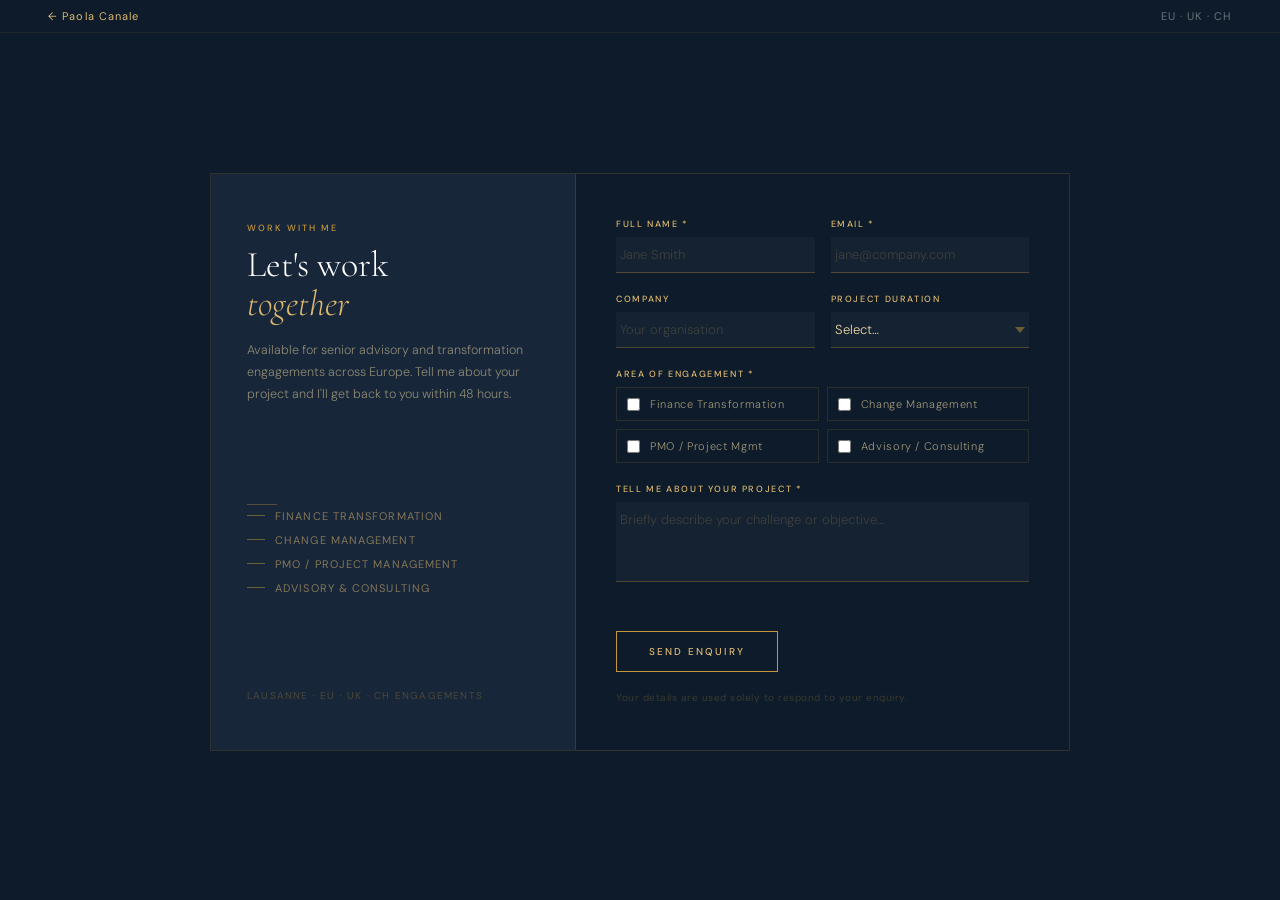
==== contact-services.html @ d59856b6 "form" ====
<!DOCTYPE html>
<html lang="en">
<head>
  <meta charset="UTF-8" />
  <meta name="viewport" content="width=device-width, initial-scale=1.0"/>
  <title>Work with Me — Paola Canale</title>
  <link rel="preconnect" href="https://fonts.googleapis.com">
  <link href="https://fonts.googleapis.com/css2?family=Cormorant+Garamond:ital,wght@0,300;0,400;0,600;1,300;1,400&family=DM+Sans:ital,wght@0,300;0,400;0,500;1,300&display=swap" rel="stylesheet">
  <style>
    *, *::before, *::after { box-sizing: border-box; margin: 0; padding: 0; }

    :root {
      --navy:       #0D1B2A;
      --navy-mid:   #172639;
      --gold:       #C4973A;
      --gold-light: #DDB870;
      --gold-pale:  #EDD9A3;
      --white:      #FFFFFF;
    }

    html, body {
      min-height: 100vh;
      background: var(--navy);
      font-family: 'DM Sans', sans-serif;
      color: var(--gold-pale);
    }

    /* ── TOPBAR ── */
    .topbar {
      background: var(--navy);
      padding: 9px 48px;
      display: flex;
      justify-content: space-between;
      align-items: center;
      font-size: 11px;
      color: rgba(255,255,255,.38);
      letter-spacing: .1em;
      border-bottom: 1px solid rgba(196,151,58,.1);
    }
    .topbar a {
      color: var(--gold-light);
      text-decoration: none;
      transition: opacity .2s;
    }
    .topbar a:hover { opacity: .7; }

    /* ── PAGE ── */
    .page {
      display: flex;
      align-items: center;
      justify-content: center;
      min-height: calc(100vh - 42px);
      padding: 48px 24px;
    }

    /* ── CARD ── */
    .card {
      display: grid;
      grid-template-columns: 1fr 1.35fr;
      max-width: 860px;
      width: 100%;
      border: 1px solid rgba(196,151,58,.18);
    }

    /* ── LEFT: intro col ── */
    .intro-col {
      background: var(--navy-mid);
      border-right: 1px solid rgba(196,151,58,.18);
      padding: 48px 36px;
      display: flex;
      flex-direction: column;
      justify-content: space-between;
      gap: 32px;
    }
    .intro-eyebrow {
      font-size: 9px; letter-spacing: .22em;
      text-transform: uppercase; color: var(--gold);
      font-weight: 500; margin-bottom: 12px;
    }
    .intro-title {
      font-family: 'Cormorant Garamond', serif;
      font-size: 36px; font-weight: 300;
      color: var(--white); line-height: 1.08;
    }
    .intro-title em { font-style: italic; color: var(--gold-light); }
    .intro-lead {
      font-size: 12.5px; color: rgba(237,217,163,.55);
      font-weight: 300; line-height: 1.75;
      margin-top: 16px;
    }
    .intro-divider {
      width: 30px; height: 1px;
      background: var(--gold); opacity: .35;
      margin: 4px 0;
    }
    .service-list {
      list-style: none;
      display: flex; flex-direction: column; gap: 10px;
    }
    .service-list li {
      font-size: 11px; letter-spacing: .1em;
      text-transform: uppercase; color: rgba(221,184,112,.55);
      display: flex; align-items: center; gap: 10px;
    }
    .service-list li::before {
      content: '';
      display: inline-block;
      width: 18px; height: 1px;
      background: var(--gold); opacity: .5;
      flex-shrink: 0;
    }
    .intro-geo {
      font-size: 10px; letter-spacing: .12em;
      color: rgba(196,151,58,.3); text-transform: uppercase;
    }

    /* ── RIGHT: form col ── */
    .form-col {
      background: var(--navy);
      padding: 44px 40px;
    }
    .field-group { margin-bottom: 20px; }
    .field-row {
      display: grid;
      grid-template-columns: 1fr 1fr;
      gap: 16px;
      margin-bottom: 20px;
    }
    .field-label {
      display: block; font-size: 9px;
      letter-spacing: .18em; text-transform: uppercase;
      color: var(--gold-light); margin-bottom: 7px; font-weight: 500;
    }
    .field-input, .field-select, .field-textarea {
      width: 100%; background: rgba(255,255,255,.03);
      border: none; border-bottom: 1px solid rgba(196,151,58,.32);
      color: var(--gold-pale);
      font-family: 'DM Sans', sans-serif;
      font-size: 13px; font-weight: 300;
      padding: 9px 4px; outline: none;
      transition: border-color .2s; border-radius: 0;
      appearance: none; -webkit-appearance: none;
    }
    .field-input::placeholder, .field-textarea::placeholder {
      color: rgba(221,184,112,.2);
    }
    .field-input:focus, .field-select:focus, .field-textarea:focus {
      border-bottom-color: var(--gold-light);
    }
    .field-select {
      background-image: url("data:image/svg+xml,%3Csvg xmlns='http://www.w3.org/2000/svg' width='10' height='6' viewBox='0 0 10 6'%3E%3Cpath d='M0 0l5 6 5-6z' fill='%23C4973A' opacity='.5'/%3E%3C/svg%3E");
      background-repeat: no-repeat;
      background-position: right 4px center;
      padding-right: 20px;
      cursor: pointer;
    }
    .field-select option {
      background: var(--navy-mid);
      color: var(--gold-pale);
    }
    .field-textarea { resize: none; min-height: 80px; }

    /* Services checkboxes */
    .services-grid {
      display: grid;
      grid-template-columns: 1fr 1fr;
      gap: 8px;
      margin-top: 4px;
    }
    .service-check {
      display: flex; align-items: center; gap: 10px;
      cursor: pointer;
      padding: 9px 10px;
      border: 1px solid rgba(196,151,58,.15);
      transition: border-color .2s, background .2s;
    }
    .service-check:hover {
      border-color: rgba(196,151,58,.35);
      background: rgba(255,255,255,.03);
    }
    .service-check input[type="checkbox"] {
      accent-color: var(--gold);
      width: 13px; height: 13px;
      flex-shrink: 0; cursor: pointer;
    }
    .service-check-label {
      font-size: 11px; letter-spacing: .06em;
      color: rgba(237,217,163,.65); font-weight: 300;
    }
    .service-check:has(input:checked) {
      border-color: rgba(196,151,58,.5);
      background: rgba(196,151,58,.06);
    }
    .service-check:has(input:checked) .service-check-label {
      color: var(--gold-light);
    }

    .submit-btn {
      margin-top: 24px;
      background: transparent;
      border: 1px solid var(--gold);
      color: var(--gold-light);
      font-family: 'DM Sans', sans-serif;
      font-size: 10px; font-weight: 500;
      letter-spacing: .2em; text-transform: uppercase;
      padding: 13px 32px; cursor: pointer;
      transition: background .22s, color .22s;
      display: inline-block;
    }
    .submit-btn:hover { background: var(--gold); color: var(--navy); }
    .submit-btn:disabled { opacity: .4; cursor: default; }

    .success-msg {
      display: none;
      font-family: 'Cormorant Garamond', serif;
      font-size: 17px; font-weight: 300;
      color: var(--gold-light); margin-top: 18px;
      font-style: italic;
    }
    .note {
      margin-top: 18px; font-size: 10px;
      color: rgba(196,151,58,.25); letter-spacing: .05em; line-height: 1.6;
    }

    /* ── RESPONSIVE ── */
    @media (max-width: 640px) {
      .topbar { padding: 9px 20px; }
      .card { grid-template-columns: 1fr; }
      .intro-col { padding: 32px 24px; gap: 20px; }
      .form-col { padding: 32px 24px; }
      .field-row { grid-template-columns: 1fr; }
      .services-grid { grid-template-columns: 1fr; }
    }
  </style>
</head>
<body>

  <div class="topbar">
    <a href="index.html">← Paola Canale</a>
    <span>EU · UK · CH</span>
  </div>

  <div class="page">
    <div class="card">

      <!-- INTRO -->
      <div class="intro-col">
        <div>
          <p class="intro-eyebrow">Work with me</p>
          <h1 class="intro-title">Let's work<br><em>together</em></h1>
          <p class="intro-lead">
            Available for senior advisory and transformation engagements across Europe.
            Tell me about your project and I'll get back to you within 48 hours.
          </p>
        </div>

        <div>
          <div class="intro-divider"></div>
          <ul class="service-list">
            <li>Finance Transformation</li>
            <li>Change Management</li>
            <li>PMO / Project Management</li>
            <li>Advisory &amp; Consulting</li>
          </ul>
        </div>

        <p class="intro-geo">Lausanne · EU · UK · CH engagements</p>
      </div>

      <!-- FORM -->
      <div class="form-col">

        <!--
          FORMSPREE SETUP:
          1. Go to https://formspree.io → create free account
          2. Create a new form → copy your Form ID
          3. Replace YOUR_FORM_ID below with your actual ID
        -->
        <form id="services-form" action="https://formspree.io/f/YOUR_FORM_ID" method="POST">

          <div class="field-row">
            <div>
              <label class="field-label" for="name">Full name *</label>
              <input class="field-input" id="name" name="name" type="text"
                     placeholder="Jane Smith" required />
            </div>
            <div>
              <label class="field-label" for="email">Email *</label>
              <input class="field-input" id="email" name="email" type="email"
                     placeholder="jane@company.com" required />
            </div>
          </div>

          <div class="field-row">
            <div>
              <label class="field-label" for="company">Company</label>
              <input class="field-input" id="company" name="company" type="text"
                     placeholder="Your organisation" />
            </div>
            <div>
              <label class="field-label" for="duration">Project duration</label>
              <select class="field-select" id="duration" name="duration">
                <option value="" disabled selected>Select…</option>
                <option>Less than 1 month</option>
                <option>1 – 3 months</option>
                <option>3 – 6 months</option>
                <option>6 – 12 months</option>
                <option>Over 12 months</option>
                <option>To be defined</option>
              </select>
            </div>
          </div>

          <div class="field-group">
            <label class="field-label">Area of engagement *</label>
            <div class="services-grid">
              <label class="service-check">
                <input type="checkbox" name="service" value="Finance Transformation" />
                <span class="service-check-label">Finance Transformation</span>
              </label>
              <label class="service-check">
                <input type="checkbox" name="service" value="Change Management" />
                <span class="service-check-label">Change Management</span>
              </label>
              <label class="service-check">
                <input type="checkbox" name="service" value="PMO / Project Management" />
                <span class="service-check-label">PMO / Project Mgmt</span>
              </label>
              <label class="service-check">
                <input type="checkbox" name="service" value="Advisory / Consulting" />
                <span class="service-check-label">Advisory / Consulting</span>
              </label>
            </div>
          </div>

          <div class="field-group">
            <label class="field-label" for="message">Tell me about your project *</label>
            <textarea class="field-textarea" id="message" name="message"
                      placeholder="Briefly describe your challenge or objective…" required></textarea>
          </div>

          <!-- Formspree honeypot anti-spam -->
          <input type="text" name="_gotcha" style="display:none" />
          <input type="hidden" name="_next" value="https://canalepaola.github.io/Paola-Canale/thank-you.html" />

          <button class="submit-btn" type="submit" id="submit-btn">Send enquiry</button>
        </form>

        <p class="success-msg" id="success-msg">Thank you — I'll be in touch within 48 hours.</p>
        <p class="note">Your details are used solely to respond to your enquiry.</p>

      </div>
    </div>
  </div>

  <script>
    const form = document.getElementById('services-form');
    form.addEventListener('submit', function() {
      const btn = document.getElementById('submit-btn');
      btn.textContent = 'Sending…';
      btn.style.opacity = '.5';
      btn.disabled = true;
    });
  </script>

</body>
</html>
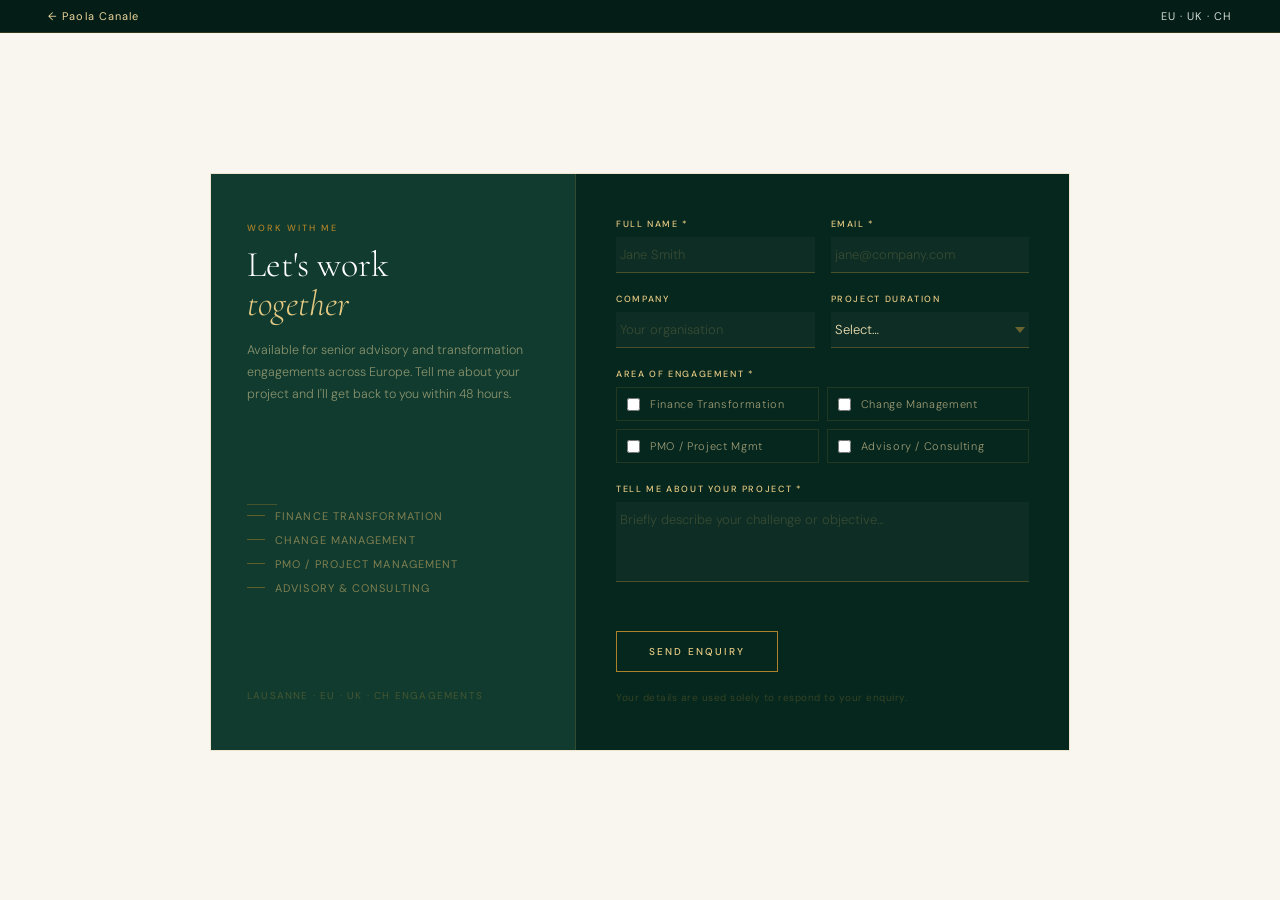
==== commit 24c32351: "Align personal website with forest green and gold brand" ====
--- a/contact-services.html
+++ b/contact-services.html
@@ -4,6 +4,9 @@
   <meta charset="UTF-8" />
   <meta name="viewport" content="width=device-width, initial-scale=1.0"/>
   <title>Work with Me — Paola Canale</title>
+<link rel="icon" type="image/png" sizes="32x32" href="favicon-32.png?v=2">
+<link rel="icon" type="image/png" sizes="192x192" href="favicon-192.png?v=2">
+<link rel="apple-touch-icon" href="apple-touch-icon.png?v=2">
   <link rel="preconnect" href="https://fonts.googleapis.com">
   <link href="https://fonts.googleapis.com/css2?family=Cormorant+Garamond:ital,wght@0,300;0,400;0,600;1,300;1,400&family=DM+Sans:ital,wght@0,300;0,400;0,500;1,300&display=swap" rel="stylesheet">
   <style>
@@ -232,6 +235,7 @@
       .services-grid { grid-template-columns: 1fr; }
     }
   </style>
+<link rel="stylesheet" href="brand.css?v=forest-gold-1">
 </head>
 <body>
 
@@ -276,7 +280,7 @@
           2. Create a new form → copy your Form ID
           3. Replace YOUR_FORM_ID below with your actual ID
         -->
-        <form id="services-form" action="https://formspree.io/f/YOUR_FORM_ID" method="POST">
+        <form id="services-form" action="https://formspree.io/f/xjgjbvkd" method="POST">
 
           <div class="field-row">
             <div>
--- a/brand.css
+++ b/brand.css
@@ -0,0 +1,23 @@
+/* Paola Canale: forest green, antique gold and ivory. */
+:root{--navy:#06271e;--navy-mid:#103b2e;--navy-light:#1d5140;--gold:#ad8129;--gold-light:#e6ca83;--gold-pale:#f2e2b5;--cream:#f8f6ef;--text:#183a30;--muted:#536e62;--line:rgba(146,110,37,.24)}
+body{background:var(--cream)}
+.topbar{background:#041d16;color:#d2dcd4;border-bottom:1px solid #ad812944}
+.topbar a{color:#ebd59c}.tb-dot{color:#cfbd8b80}
+.header{max-width:none;margin:0;min-height:335px;padding:48px max(40px,calc((100vw - 1184px)/2)) 36px;gap:44px;align-items:center;position:relative;background: url('images/gold-corner.svg') left top/330px 330px no-repeat,radial-gradient(ellipse at 35% 40%,#154a35 0%,#082e22 45%,#031a13 100%);border-bottom:1px solid #ad8129}
+.photo-wrap{position:relative;padding:10px;border:1px solid #ceaf63;border-radius:120px 120px 15px 15px;background:#092a21;box-shadow:0 12px 30px #0003}
+.photo{width:174px;height:220px;border-radius:105px 105px 8px 8px;object-position:center 17%;border:0;margin:0;box-shadow:none}
+.header-body{padding:0}.h-name{font-family:'Cormorant Garamond',Georgia,serif;font-size:70px;font-weight:600;line-height:1;color:#ead497;text-shadow:0 2px 2px #0007}.h-name em{font-style:normal;color:inherit}
+.h-role{font-size:18px;color:#f3ecd7;font-weight:400;margin-top:13px;letter-spacing:.015em}
+.h-creds{color:#d1d9c9;font-size:10px;letter-spacing:.1em;line-height:1.8}.h-tagline{color:#e0e7dc;font-size:14px;max-width:720px;line-height:1.7}
+.h-stats{gap:28px;margin-top:24px;flex-wrap:wrap}.h-stats>div{padding-right:25px;border-right:1px solid #c8ad6255}.h-stats>div:last-child{border:0;padding-right:0}.stat-n{color:#e8cb81;font-size:33px}.stat-l{color:#d4ddce;font-size:9px;line-height:1.5}
+.nav-wrap{background:#06271e;box-shadow:0 4px 15px #05271d18}.nav-tab{color:#c6d3c7}.nav-tab:hover{color:#fff2c8}.nav-tab.active{color:#f4dfa1;border-color:#d0af60}
+.topbar img{width:38px!important;height:38px!important}
+a:focus-visible,button:focus-visible,input:focus-visible,textarea:focus-visible{outline:3px solid #b68b30;outline-offset:4px}
+@media(min-width:1350px){.header{padding-left:max(48px,calc((100vw - 1184px)/2));padding-right:max(48px,calc((100vw - 1184px)/2))}}
+@media(max-width:800px){.header{padding:35px 25px;gap:26px;background-size:220px 220px,auto}.h-name{font-size:52px}.h-role{font-size:16px}.photo{width:130px;height:170px}.h-stats{gap:18px}.h-stats>div{padding-right:16px}.stat-n{font-size:29px}}
+@media(max-width:560px){.header{grid-template-columns:1fr;text-align:left;padding:30px 23px}.photo-wrap{justify-self:start}.photo{width:120px;height:150px}.header-body{width:100%}.h-name{font-size:53px}.h-stats{display:grid;grid-template-columns:1fr 1fr;gap:20px}.h-stats>div{border-right:0;border-left:1px solid #c8ad6277;padding-left:14px}.topbar{padding-left:20px;padding-right:20px}.h-tagline{font-size:14px}.tb-right{gap:12px}}
+@media print{.header{background:#06271e!important;print-color-adjust:exact;-webkit-print-color-adjust:exact}}
+
+@media(max-width:650px){.topbar{display:flex;flex-direction:column;align-items:flex-start;gap:12px;letter-spacing:.025em}.topbar>span{line-height:1.6}.tb-right{flex-wrap:wrap;gap:9px;font-size:11px}.header{min-width:0}.nav{justify-content:flex-start}.nav-tab{flex:0 0 auto}.topbar>span img{width:34px!important;height:34px!important}}
+
+.footer-links{flex-wrap:wrap;justify-content:center;max-width:100%;gap:14px 22px}.footer-links a{overflow-wrap:anywhere}
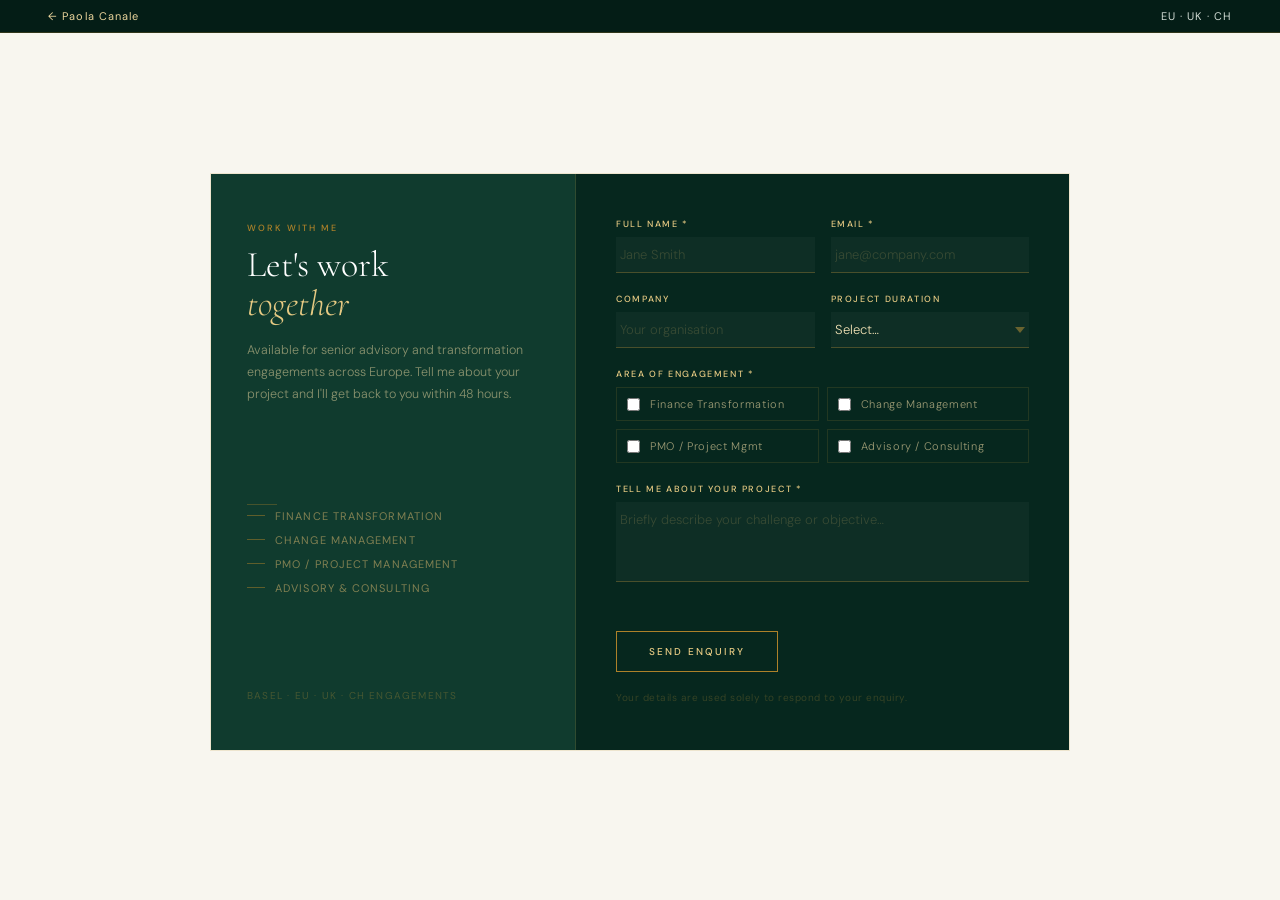
==== commit 0d9c32e3: "Update location to Basel, Switzerland" ====
--- a/contact-services.html
+++ b/contact-services.html
@@ -3,7 +3,7 @@
 <head>
   <meta charset="UTF-8" />
   <meta name="viewport" content="width=device-width, initial-scale=1.0"/>
-  <title>Work with Me — Paola Canale</title>
+  <title>Work with Me, Paola Canale</title>
 <link rel="icon" type="image/png" sizes="32x32" href="favicon-32.png?v=2">
 <link rel="icon" type="image/png" sizes="192x192" href="favicon-192.png?v=2">
 <link rel="apple-touch-icon" href="apple-touch-icon.png?v=2">
@@ -268,7 +268,7 @@
           </ul>
         </div>
 
-        <p class="intro-geo">Lausanne · EU · UK · CH engagements</p>
+        <p class="intro-geo">Basel · EU · UK · CH engagements</p>
       </div>
 
       <!-- FORM -->
@@ -350,7 +350,7 @@
           <button class="submit-btn" type="submit" id="submit-btn">Send enquiry</button>
         </form>
 
-        <p class="success-msg" id="success-msg">Thank you — I'll be in touch within 48 hours.</p>
+        <p class="success-msg" id="success-msg">Thank you, I'll be in touch within 48 hours.</p>
         <p class="note">Your details are used solely to respond to your enquiry.</p>
 
       </div>
